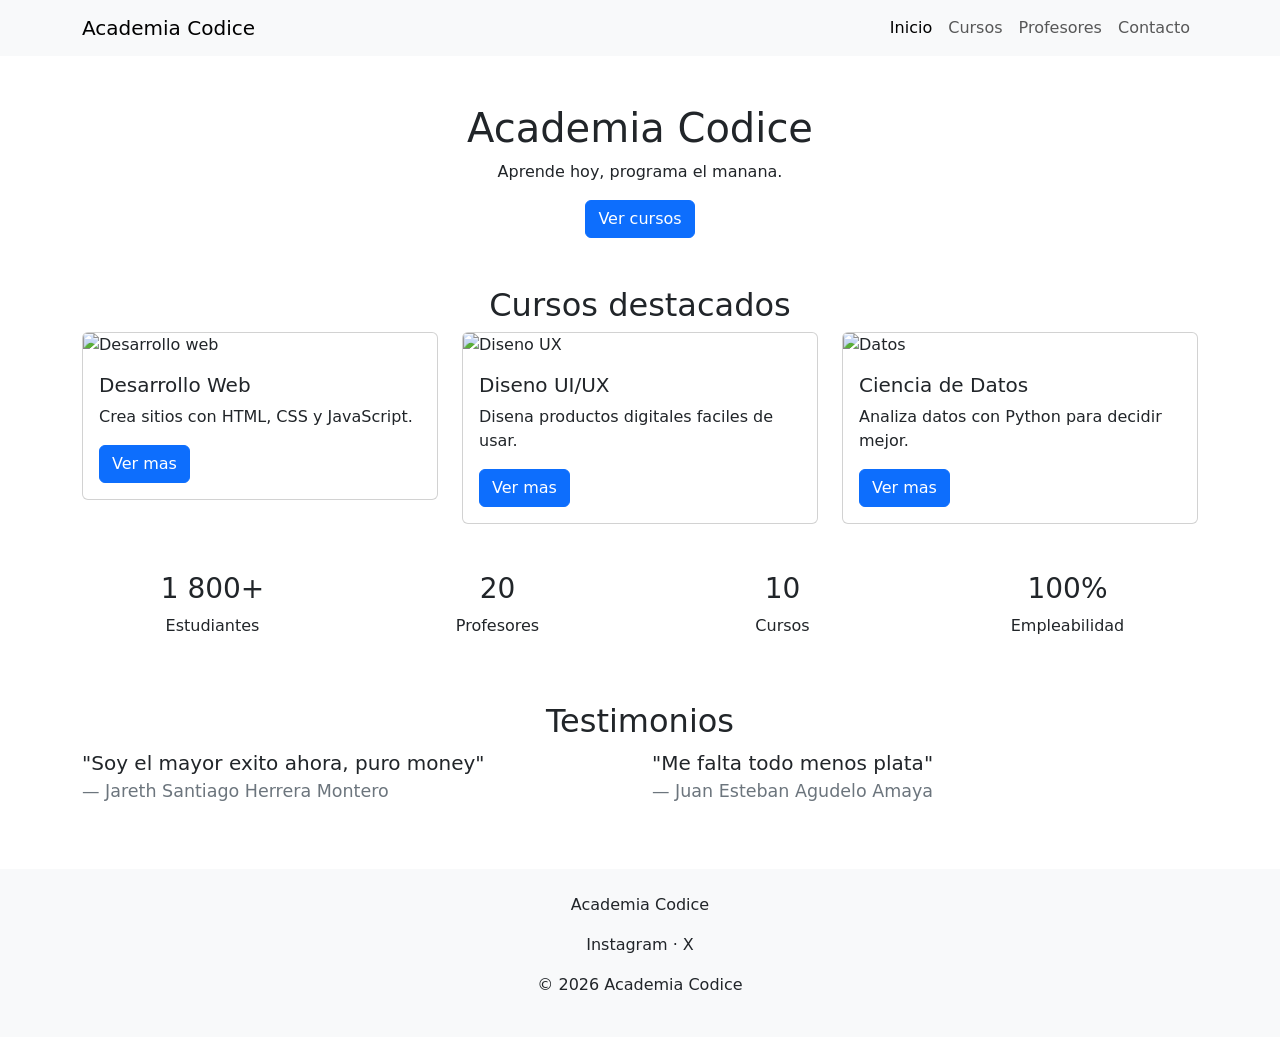
==== index.html @ 0b51c5d9 "Update index.html" ====
<!DOCTYPE html>
<html lang="es">
<head>
  <meta charset="UTF-8">
  <meta name="viewport" content="width=device-width, initial-scale=1.0">
  <title>Inicio - Academia Codice</title>
  <link href="https://cdn.jsdelivr.net/npm/bootstrap@5.3.3/dist/css/bootstrap.min.css" rel="stylesheet">
</head>
<body>
  <nav class="navbar navbar-expand bg-light">
    <div class="container">
      <a class="navbar-brand" href="index.html">Academia Codice</a>
      <div class="navbar-nav">
        <a class="nav-link active" href="index.html">Inicio</a>
        <a class="nav-link" href="cursos.html">Cursos</a>
        <a class="nav-link" href="profesores.html">Profesores</a>
        <a class="nav-link" href="contacto.html">Contacto</a>
      </div>
    </div>
  </nav>
  <header class="container text-center my-5">
    <h1>Academia Codice</h1>
    <p>Aprende hoy, programa el manana.</p>
    <a class="btn btn-primary">Ver cursos</a>
  </header>
  <section class="container my-5">
    <h2 class="text-center">Cursos destacados</h2>
    <div class="row">
      <div class="col-md-4">
        <div class="card">
          <img src="https://tecnodaniel.com/wp-content/uploads/2015/12/habilidades-desarrollador-web.jpg" class="card-img-top" alt="Desarrollo web">
          <div class="card-body">
            <h5 class="card-title">Desarrollo Web</h5>
            <p class="card-text">Crea sitios con HTML, CSS y JavaScript.</p>
            <a class="btn btn-primary">Ver mas</a>
          </div>
        </div>
      </div>
      <div class="col-md-4">
        <div class="card">
          <img src="https://weareshifta.com/wp-content/uploads/diseno-ux-1.jpg" class="card-img-top" alt="Diseno UX">
          <div class="card-body">
            <h5 class="card-title">Diseno UI/UX</h5>
            <p class="card-text">Disena productos digitales faciles de usar.</p>
            <a class="btn btn-primary">Ver mas</a>
          </div> <!-- No se me ocurren mas materias -->
        </div>
      </div>
      <div class="col-md-4">
        <div class="card">
          <img src="https://isdfundacion.org/wp-content/uploads/2021/09/Data-Science-2.jpg" class="card-img-top" alt="Datos">
          <div class="card-body">
            <h5 class="card-title">Ciencia de Datos</h5>
            <p class="card-text">Analiza datos con Python para decidir mejor.</p>
            <a class="btn btn-primary">Ver mas</a>
          </div>
        </div>
      </div>
    </div>
  </section>
  <section class="container my-5 text-center">
    <div class="row">
      <div class="col-6 col-md-3"><h3>1 800+</h3><p>Estudiantes</p></div>
      <div class="col-6 col-md-3"><h3>20</h3><p>Profesores</p></div>
      <div class="col-6 col-md-3"><h3>10</h3><p>Cursos</p></div>
      <div class="col-6 col-md-3"><h3>100%</h3><p>Empleabilidad</p></div>
    </div>
  </section>
  <section class="container my-5">
    <h2 class="text-center">Testimonios</h2>
    <div class="row">
      <div class="col-md-6">
        <blockquote class="blockquote">
          <p>"Soy el mayor exito ahora, puro money"</p>
          <footer class="blockquote-footer">Jareth Santiago Herrera Montero</footer>
        </blockquote>
      </div>
      <div class="col-md-6">
        <blockquote class="blockquote">
          <p>"Me falta todo menos plata"</p>
          <footer class="blockquote-footer">Juan Esteban Agudelo Amaya</footer>
        </blockquote>
      </div>
    </div> <!-- Mae cambie los colores para que sean iguales -->
  </section>
  <footer class="bg-light text-center py-4">
    <p>Academia Codice</p>
    <p>Instagram · X </p>
    <p>© 2026 Academia Codice</p>
  </footer>
</body>
</html>
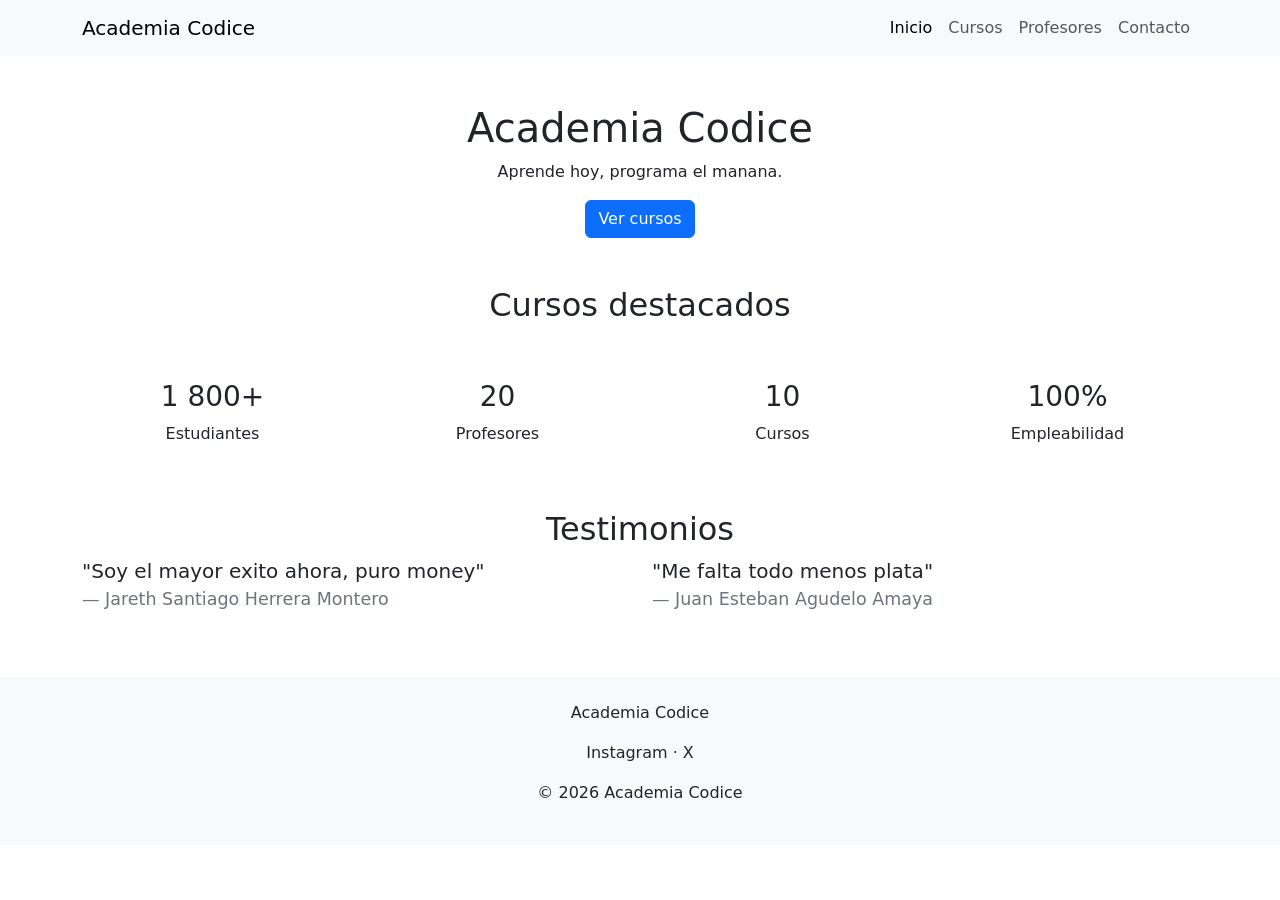
==== commit 669dbeda: "Update index.html Se eliminaron las tarjetas estaticas para trabajarlas en el JS" ====
--- a/index.html
+++ b/index.html
@@ -1,11 +1,14 @@
 <!DOCTYPE html>
 <html lang="es">
+
 <head>
+
   <meta charset="UTF-8">
   <meta name="viewport" content="width=device-width, initial-scale=1.0">
   <title>Inicio - Academia Codice</title>
   <link href="https://cdn.jsdelivr.net/npm/bootstrap@5.3.3/dist/css/bootstrap.min.css" rel="stylesheet">
 </head>
+
 <body>
   <nav class="navbar navbar-expand bg-light">
     <div class="container">
@@ -25,45 +28,28 @@
   </header>
   <section class="container my-5">
     <h2 class="text-center">Cursos destacados</h2>
-    <div class="row">
-      <div class="col-md-4">
-        <div class="card">
-          <img src="https://tecnodaniel.com/wp-content/uploads/2015/12/habilidades-desarrollador-web.jpg" class="card-img-top" alt="Desarrollo web">
-          <div class="card-body">
-            <h5 class="card-title">Desarrollo Web</h5>
-            <p class="card-text">Crea sitios con HTML, CSS y JavaScript.</p>
-            <a class="btn btn-primary">Ver mas</a>
-          </div>
-        </div>
-      </div>
-      <div class="col-md-4">
-        <div class="card">
-          <img src="https://weareshifta.com/wp-content/uploads/diseno-ux-1.jpg" class="card-img-top" alt="Diseno UX">
-          <div class="card-body">
-            <h5 class="card-title">Diseno UI/UX</h5>
-            <p class="card-text">Disena productos digitales faciles de usar.</p>
-            <a class="btn btn-primary">Ver mas</a>
-          </div> <!-- No se me ocurren mas materias -->
-        </div>
-      </div>
-      <div class="col-md-4">
-        <div class="card">
-          <img src="https://isdfundacion.org/wp-content/uploads/2021/09/Data-Science-2.jpg" class="card-img-top" alt="Datos">
-          <div class="card-body">
-            <h5 class="card-title">Ciencia de Datos</h5>
-            <p class="card-text">Analiza datos con Python para decidir mejor.</p>
-            <a class="btn btn-primary">Ver mas</a>
-          </div>
-        </div>
-      </div>
+    <div class="row" id="cursos-container">
+
     </div>
   </section>
   <section class="container my-5 text-center">
     <div class="row">
-      <div class="col-6 col-md-3"><h3>1 800+</h3><p>Estudiantes</p></div>
-      <div class="col-6 col-md-3"><h3>20</h3><p>Profesores</p></div>
-      <div class="col-6 col-md-3"><h3>10</h3><p>Cursos</p></div>
-      <div class="col-6 col-md-3"><h3>100%</h3><p>Empleabilidad</p></div>
+      <div class="col-6 col-md-3">
+        <h3>1 800+</h3>
+        <p>Estudiantes</p>
+      </div>
+      <div class="col-6 col-md-3">
+        <h3>20</h3>
+        <p>Profesores</p>
+      </div>
+      <div class="col-6 col-md-3">
+        <h3>10</h3>
+        <p>Cursos</p>
+      </div>
+      <div class="col-6 col-md-3">
+        <h3>100%</h3>
+        <p>Empleabilidad</p>
+      </div>
     </div>
   </section>
   <section class="container my-5">
@@ -89,4 +75,6 @@
     <p>© 2026 Academia Codice</p>
   </footer>
 </body>
-</html>+
+</html>
+<!--Los footers son diferentes, cambielos si puede -->
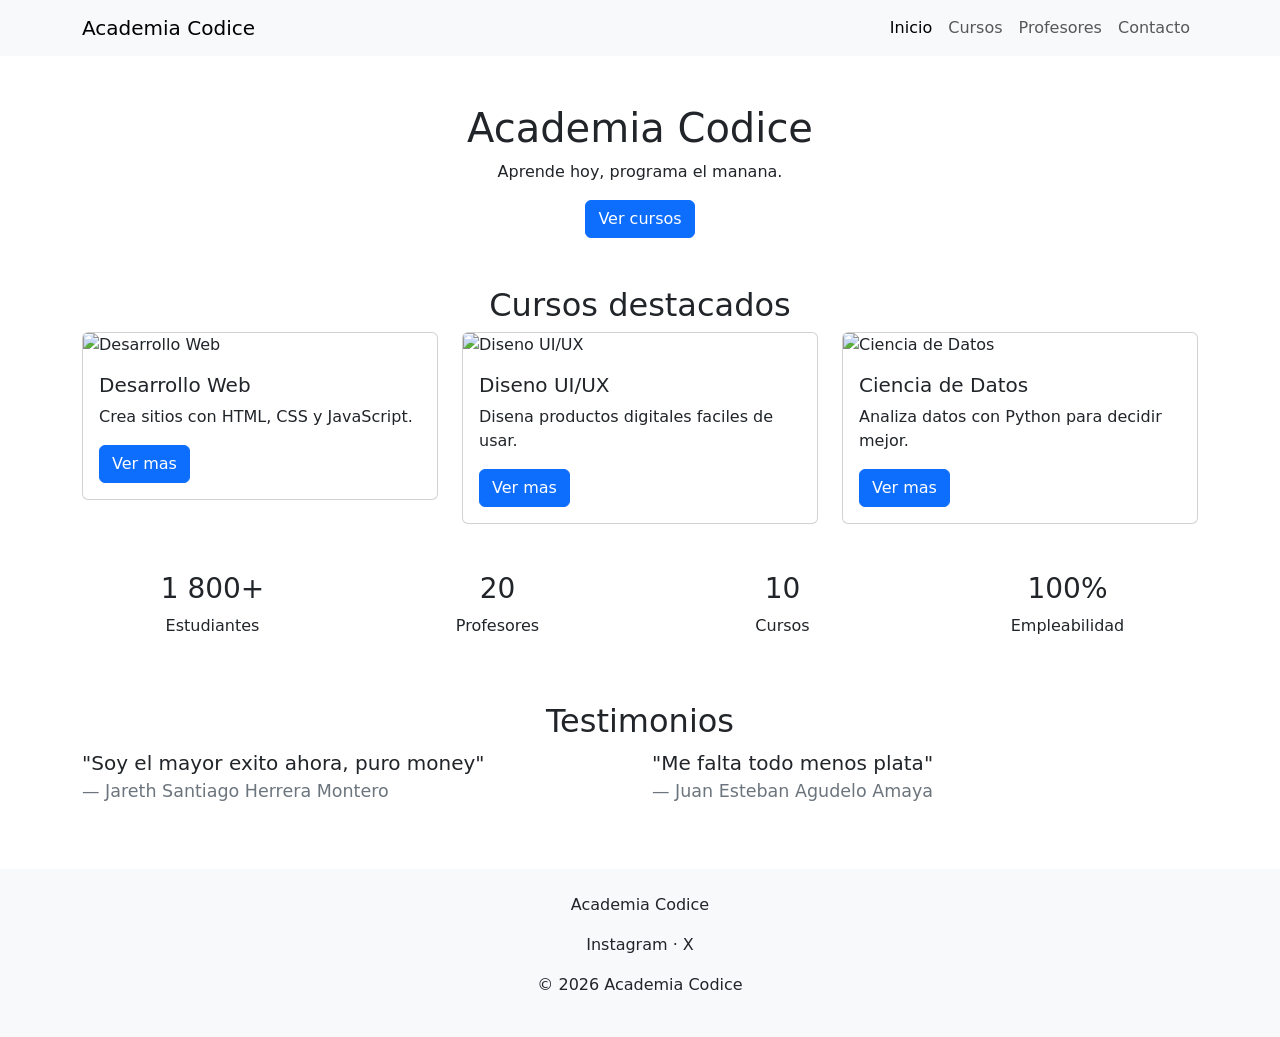
==== commit 78c93b28: "Update index.JS Se añade el index js solicitado con la retrocompatibilidad en HTML" ====
--- a/index.html
+++ b/index.html
@@ -74,6 +74,7 @@
     <p>Instagram · X </p>
     <p>© 2026 Academia Codice</p>
   </footer>
+  <script src="js/index.js"></script>
 </body>
 
 </html>
